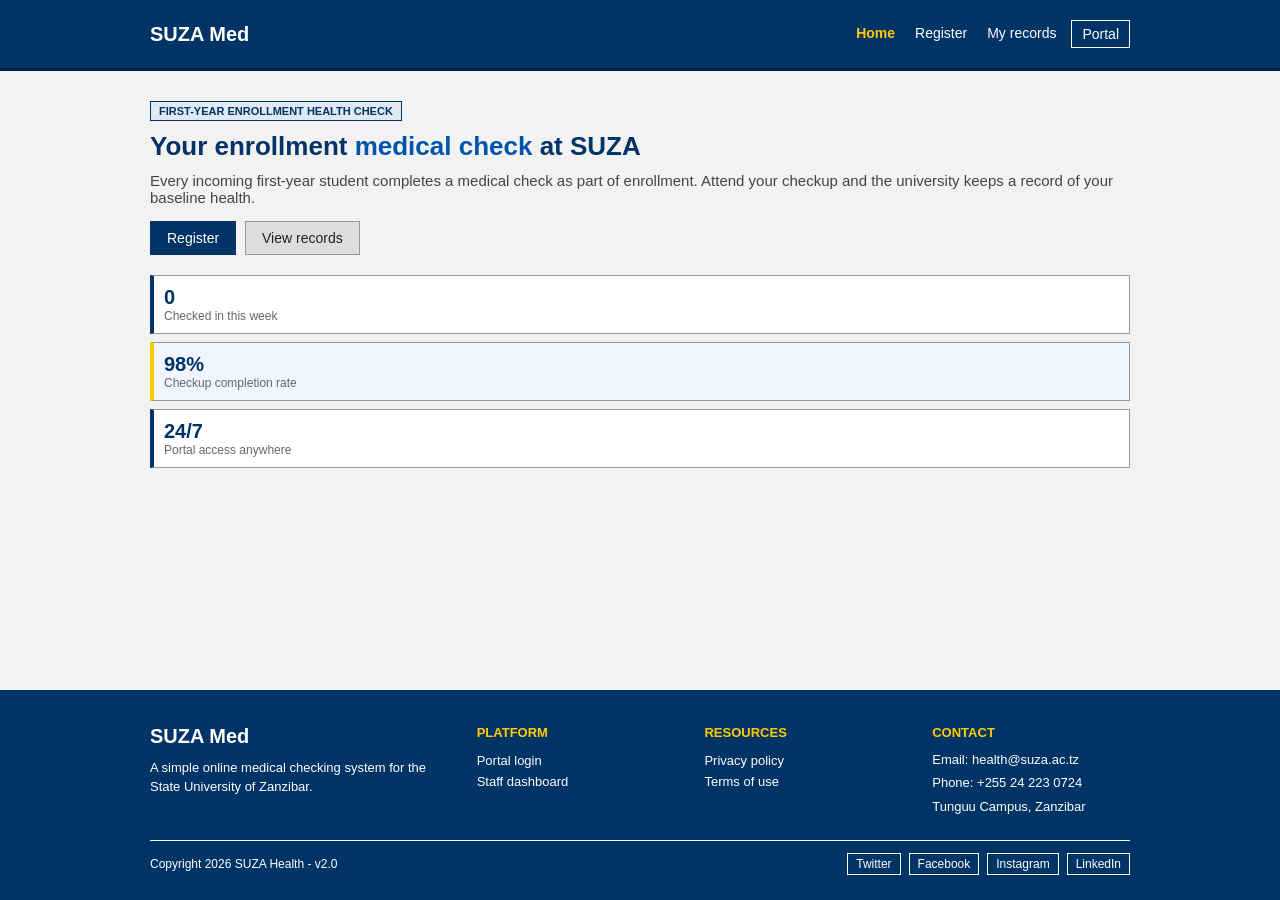
==== index.html @ 60c186a4 "up" ====
<!DOCTYPE html>
<html lang="en">
<head>
  <meta charset="UTF-8" />
  <meta name="viewport" content="width=device-width, initial-scale=1.0" />
  <title>SUZA Medical - Enrollment Health Check</title>
  <meta name="description" content="Enrollment-stage medical check for incoming first-year SUZA students." />
  <link rel="icon" type="image/svg+xml" href="data:image/svg+xml;utf8,<svg xmlns='http://www.w3.org/2000/svg' viewBox='0 0 64 64'><rect width='64' height='64' fill='%23003366'/><path d='M26 12h12v14h14v12h-14v14h-12v-14h-14v-12h14z' fill='white'/></svg>" />
  <link rel="stylesheet" href="style.css" />
</head>
<body>

  <nav class="navbar">
    <div class="container nav-flex">
      <a href="index.html" class="logo">SUZA Med</a>
      <button class="nav-toggle" id="navToggle" aria-label="Toggle menu">Menu</button>
      <div class="nav-links" id="navLinks">
        <a href="index.html" class="active">Home</a>
        <a href="register.html">Register</a>
        <a href="student.html">My records</a>
        <a href="portal.html" class="btn-outline">Portal</a>
      </div>
    </div>
  </nav>

  <main>
    <div class="container">
      <section class="hero">
        <div>
          <span class="hero-eyebrow">First-year enrollment health check</span>
          <h1>Your enrollment <span>medical check</span> at SUZA</h1>
          <p class="lead">Every incoming first-year student completes a medical check as part of enrollment. Attend your checkup and the university keeps a record of your baseline health.</p>
          <div class="hero-actions">
            <a href="register.html" class="btn-primary">Register</a>
            <a href="student.html" class="btn-secondary">View records</a>
          </div>
        </div>

        <div class="hero-visual">
          <div class="stat-tile">
            <div class="icon"></div>
            <div>
              <div class="value" id="weeklyCount">0</div>
              <div class="label">Checked in this week</div>
            </div>
          </div>
          <div class="stat-tile accent">
            <div class="icon"></div>
            <div>
              <div class="value">98%</div>
              <div class="label">Checkup completion rate</div>
            </div>
          </div>
          <div class="stat-tile">
            <div class="icon"></div>
            <div>
              <div class="value">24/7</div>
              <div class="label">Portal access anywhere</div>
            </div>
          </div>
        </div>
      </section>

    </div>
  </main>

  <footer class="footer">
    <div class="container">
      <div class="footer-grid">
        <div class="footer-col">
          <div class="logo">SUZA Med</div>
          <p>A simple online medical checking system for the State University of Zanzibar.</p>
        </div>
        <div class="footer-col">
          <h4>Platform</h4>
          <a href="portal.html">Portal login</a>
          <a href="staff.html">Staff dashboard</a>
        </div>
        <div class="footer-col">
          <h4>Resources</h4>
          <a href="#">Privacy policy</a>
          <a href="#">Terms of use</a>
        </div>
        <div class="footer-col">
          <h4>Contact</h4>
          <p>Email: health@suza.ac.tz</p>
          <p>Phone: +255 24 223 0724</p>
          <p>Tunguu Campus, Zanzibar</p>
        </div>
      </div>
      <div class="footer-bottom">
        <div>Copyright 2026 SUZA Health - v2.0</div>
        <div class="social-links">
          <a href="#">Twitter</a>
          <a href="#">Facebook</a>
          <a href="#">Instagram</a>
          <a href="#">LinkedIn</a>
        </div>
      </div>
    </div>
  </footer>

  <div class="toast" id="toast" role="status" aria-live="polite">
    <span id="toastMsg">Welcome to SUZA Medical.</span>
  </div>

  <script src="script.js"></script>
</body>
</html>
---- style.css ----
/* SUZA Medical stylesheet */

body {
  font-family: Arial, Helvetica, sans-serif;
  background-color: #f2f2f2;
  color: #222;
  margin: 0;
  padding: 0;
  font-size: 14px;
  min-height: 100vh;
  display: flex;
  flex-direction: column;
}

main {
  flex: 1;
}

* {
  box-sizing: border-box;
}

a {
  color: #003366;
  text-decoration: underline;
}

a:hover {
  color: #0055aa;
}

.container {
  width: 95%;
  max-width: 1000px;
  margin: 0 auto;
  padding: 10px;
}

/* Navbar */
.navbar {
  background-color: #003366;
  color: white;
  padding: 10px 0;
  border-bottom: 3px solid #002244;
}

.nav-flex {
  display: flex;
  justify-content: space-between;
  align-items: center;
  flex-wrap: wrap;
}

.logo {
  color: white;
  font-size: 20px;
  font-weight: bold;
  text-decoration: none;
}

.nav-links {
  display: flex;
  flex-wrap: wrap;
}

.nav-links a {
  color: white;
  text-decoration: none;
  padding: 5px 10px;
  font-size: 14px;
}

.nav-links a:hover {
  text-decoration: underline;
  color: #ffcc00;
}

.nav-links a.active {
  font-weight: bold;
  color: #ffcc00;
}

.nav-links a.btn-outline {
  border: 1px solid white;
  margin-left: 5px;
}

.nav-toggle {
  display: none;
  background-color: white;
  color: #003366;
  border: 1px solid white;
  padding: 5px 10px;
  cursor: pointer;
}

/* Buttons */
.btn-primary {
  background-color: #003366;
  color: white;
  border: 1px solid #003366;
  padding: 8px 16px;
  cursor: pointer;
  font-size: 14px;
  text-decoration: none;
  display: inline-block;
}

.btn-primary:hover {
  background-color: #002244;
  color: white;
}

.btn-secondary {
  background-color: #dddddd;
  color: #222;
  border: 1px solid #999;
  padding: 8px 16px;
  cursor: pointer;
  font-size: 14px;
  text-decoration: none;
  display: inline-block;
}

.btn-secondary:hover {
  background-color: #cccccc;
  color: #222;
}

.btn-block {
  width: 100%;
  text-align: center;
}

.btn-sm {
  padding: 5px 10px;
  font-size: 12px;
}

/* Hero */
.hero {
  padding: 20px 0;
}

.hero h1 {
  font-size: 26px;
  color: #003366;
  margin: 10px 0;
}

.hero h1 span {
  color: #0055aa;
}

.hero p.lead {
  font-size: 15px;
  color: #444;
  margin: 10px 0;
}

.hero-eyebrow {
  display: inline-block;
  color: #003366;
  font-size: 11px;
  text-transform: uppercase;
  font-weight: bold;
  background-color: #e0e8f0;
  padding: 3px 8px;
  border: 1px solid #003366;
}

.hero-actions {
  margin-top: 15px;
}

.hero-actions a {
  margin-right: 5px;
}

.hero-visual {
  margin-top: 20px;
}

.stat-tile {
  background-color: white;
  border: 1px solid #999;
  border-left: 4px solid #003366;
  padding: 10px;
  margin-bottom: 8px;
}

.stat-tile.accent {
  background-color: #f0f6ff;
  border-left-color: #ffcc00;
}

.stat-tile .value {
  font-size: 20px;
  font-weight: bold;
  color: #003366;
}

.stat-tile .label {
  font-size: 12px;
  color: #666;
}

.stat-tile .icon {
  display: none;
}

/* Footer */
.footer {
  background-color: #003366;
  color: white;
  padding: 25px 0 15px;
  margin-top: auto;
  font-size: 13px;
}

.footer a {
  color: white;
  text-decoration: none;
}

.footer a:hover {
  text-decoration: underline;
  color: #ffcc00;
}

.footer .logo {
  display: block;
  margin-bottom: 10px;
}

.footer-grid {
  display: flex;
  flex-wrap: wrap;
  gap: 30px;
  margin-bottom: 20px;
}

.footer-col {
  flex: 1;
  min-width: 160px;
}

.footer-col:first-child {
  flex: 1.5;
}

.footer-col h4 {
  color: #ffcc00;
  font-size: 13px;
  text-transform: uppercase;
  margin: 0 0 10px 0;
}

.footer-col a {
  display: block;
  padding: 3px 0;
  font-size: 13px;
}

.footer-col p {
  font-size: 13px;
  margin: 4px 0;
  line-height: 1.5;
}

.footer-bottom {
  border-top: 1px solid #ffffff;
  padding-top: 12px;
  margin-top: 10px;
  display: flex;
  justify-content: space-between;
  align-items: center;
  flex-wrap: wrap;
  gap: 10px;
  font-size: 12px;
}

.social-links {
  display: flex;
  gap: 8px;
}

.social-links a {
  padding: 3px 8px;
  border: 1px solid white;
  font-size: 12px;
}

.social-links a:hover {
  background-color: #ffcc00;
  color: #003366;
  text-decoration: none;
}

/* Forms */
.form-shell {
  background-color: white;
  border: 1px solid #999;
  padding: 20px;
  max-width: 700px;
  margin: 20px auto;
}

.form-shell.narrow {
  max-width: 400px;
}

.form-header {
  margin-bottom: 15px;
  text-align: center;
}

.form-header .icon-lg {
  display: none;
}

.form-header h1 {
  font-size: 20px;
  color: #003366;
}

.form-header p {
  color: #666;
  font-size: 13px;
  margin-top: 5px;
}

.form-section {
  margin-bottom: 15px;
}

.form-section-title {
  font-size: 13px;
  color: #003366;
  font-weight: bold;
  border-bottom: 1px solid #ccc;
  padding-bottom: 5px;
  margin-bottom: 10px;
}

.form-grid {
  display: grid;
  grid-template-columns: 1fr 1fr;
  gap: 10px;
}

.form-grid .full {
  grid-column: 1 / -1;
}

.field {
  margin-bottom: 10px;
}

.field label {
  display: block;
  font-size: 13px;
  font-weight: bold;
  margin-bottom: 3px;
}

.field label .req {
  color: red;
}

.field input,
.field select,
.field textarea {
  width: 100%;
  padding: 6px;
  border: 1px solid #999;
  font-size: 14px;
  font-family: Arial, Helvetica, sans-serif;
  background-color: white;
}

.field input:focus,
.field select:focus,
.field textarea:focus {
  outline: 2px solid #003366;
}

.field textarea {
  min-height: 60px;
  resize: vertical;
}

.field .error {
  color: red;
  font-size: 12px;
  display: none;
  margin-top: 2px;
}

.field.invalid input,
.field.invalid select,
.field.invalid textarea {
  border-color: red;
  background-color: #fff0f0;
}

.field.invalid .error {
  display: block;
}

.checkbox {
  display: flex;
  align-items: center;
  font-size: 13px;
}

.checkbox input {
  margin-right: 5px;
}

.form-actions {
  margin-top: 15px;
  padding-top: 10px;
  border-top: 1px solid #ccc;
  text-align: right;
}

.form-actions button {
  margin-left: 5px;
}

/* Auth */
.auth-wrap {
  display: grid;
  grid-template-columns: 1fr 1fr;
  gap: 20px;
  padding: 20px 0;
  align-items: center;
}

.auth-hero {
  background-color: #003366;
  color: white;
  padding: 20px;
  border: 1px solid #002244;
}

.auth-hero h2 {
  font-size: 20px;
  margin-bottom: 10px;
}

.auth-hero p {
  margin-bottom: 10px;
}

.auth-hero ul {
  padding-left: 20px;
  list-style: disc;
}

.auth-hero ul li {
  margin: 5px 0;
}

.auth-tabs {
  display: flex;
  margin-bottom: 10px;
  border: 1px solid #999;
}

.auth-tab {
  flex: 1;
  padding: 8px;
  border: none;
  background-color: #dddddd;
  cursor: pointer;
  font-size: 13px;
  border-right: 1px solid #999;
}

.auth-tab:last-child {
  border-right: none;
}

.auth-tab.active {
  background-color: white;
  font-weight: bold;
  color: #003366;
}

/* Dashboard */
.dash {
  display: grid;
  grid-template-columns: 200px 1fr;
  gap: 15px;
  padding: 15px 0;
  align-items: start;
}

.dash-side {
  background-color: white;
  border: 1px solid #999;
  padding: 10px;
}

.dash-side .user {
  border-bottom: 1px solid #ccc;
  padding-bottom: 10px;
  margin-bottom: 10px;
  display: flex;
  align-items: center;
  gap: 8px;
}

.dash-side .user > div:last-child {
  min-width: 0;
  flex: 1;
  overflow: hidden;
}

.dash-side .avatar {
  width: 32px;
  height: 32px;
  background-color: #003366;
  color: white;
  text-align: center;
  line-height: 32px;
  font-size: 12px;
  font-weight: bold;
  flex-shrink: 0;
}

.dash-side .user-name {
  font-weight: bold;
  font-size: 13px;
  word-break: break-word;
  overflow-wrap: anywhere;
}

.dash-side .user-role {
  font-size: 11px;
  color: #666;
}

.dash-side nav a {
  display: block;
  padding: 6px 8px;
  color: #222;
  text-decoration: none;
  font-size: 13px;
  border-bottom: 1px dotted #ccc;
}

.dash-side nav a:hover {
  background-color: #eef;
}

.dash-side nav a.active {
  background-color: #003366;
  color: white;
  font-weight: bold;
}

.dash-main {
  min-width: 0;
}

.dash-head {
  margin-bottom: 15px;
  display: flex;
  justify-content: space-between;
  flex-wrap: wrap;
  gap: 10px;
}

.dash-head h1 {
  font-size: 20px;
  color: #003366;
  margin: 0;
}

.dash-head .sub {
  color: #666;
  font-size: 13px;
}

.stat-grid {
  display: grid;
  grid-template-columns: repeat(auto-fit, minmax(150px, 1fr));
  gap: 10px;
  margin-bottom: 20px;
}

.stat-card {
  background-color: white;
  border: 1px solid #999;
  padding: 10px;
}

.stat-card .top {
  display: none;
}

.stat-card .value {
  font-size: 22px;
  font-weight: bold;
  color: #003366;
}

.stat-card .label {
  font-size: 12px;
  color: #666;
  margin-top: 5px;
}

/* Tables */
.table-wrap {
  background-color: white;
  border: 1px solid #999;
  margin-bottom: 20px;
}

.table-head {
  padding: 10px;
  border-bottom: 1px solid #ccc;
  display: flex;
  justify-content: space-between;
  align-items: center;
  background-color: #eee;
  flex-wrap: wrap;
  gap: 10px;
}

.table-head h3 {
  font-size: 15px;
  margin: 0;
}

.table-scroll {
  overflow-x: auto;
}

table {
  width: 100%;
  border-collapse: collapse;
}

th, td {
  padding: 6px 10px;
  text-align: left;
  border-bottom: 1px solid #ccc;
  font-size: 13px;
}

thead th {
  background-color: #dddddd;
  color: #003366;
}

tbody tr:hover {
  background-color: #f5f5f5;
}

.badge {
  display: inline-block;
  padding: 2px 8px;
  font-size: 11px;
  border: 1px solid #999;
  background-color: #eee;
}

.badge.ok {
  background-color: #d4edda;
  border-color: #285b2a;
}

.badge.pending {
  background-color: #fff3cd;
  border-color: #665700;
}

.badge.new {
  background-color: #cce5ff;
  border-color: #003366;
}

.btn-icon-danger {
  background-color: white;
  border: 1px solid red;
  color: red;
  padding: 3px 8px;
  cursor: pointer;
  font-size: 12px;
}

.btn-icon-danger:hover {
  background-color: #ffe0e0;
}

/* Toast */
.toast {
  position: fixed;
  top: 10px;
  right: 10px;
  background-color: #003366;
  color: white;
  padding: 10px 15px;
  display: none;
  font-size: 13px;
  border: 1px solid #002244;
  max-width: 300px;
}

.toast.show {
  display: block;
}

.toast.success {
  background-color: #006600;
  border-color: #004400;
}

.toast.error {
  background-color: #990000;
  border-color: #660000;
}

.toast i {
  display: none;
}

/* Modal */
.modal-backdrop {
  position: fixed;
  top: 0;
  left: 0;
  width: 100%;
  height: 100%;
  background-color: rgba(0, 0, 0, 0.5);
  display: none;
  z-index: 100;
}

.modal-backdrop.show {
  display: flex;
  align-items: center;
  justify-content: center;
}

.modal {
  background-color: white;
  padding: 20px;
  max-width: 400px;
  width: 90%;
  text-align: center;
  border: 1px solid #999;
}

.modal .check {
  display: none;
}

.modal h3 {
  font-size: 18px;
  color: #003366;
  margin-bottom: 10px;
}

.modal p {
  color: #666;
  margin-bottom: 15px;
  font-size: 14px;
}

.modal .actions {
  display: flex;
  gap: 10px;
  justify-content: center;
  flex-wrap: wrap;
}

/* Report cards */
.report-list {
  padding: 0;
}

.report-card {
  border-top: 1px solid #ccc;
  padding: 10px 15px;
}

.report-card:first-child {
  border-top: none;
}

.report-card .rc-head {
  display: flex;
  justify-content: space-between;
  align-items: flex-start;
  gap: 10px;
  flex-wrap: wrap;
  margin-bottom: 8px;
}

.report-card .rc-title {
  font-weight: bold;
  font-size: 14px;
  color: #003366;
}

.report-card .rc-meta {
  font-size: 12px;
  color: #666;
  margin-top: 3px;
}

.report-card .rc-body {
  display: grid;
  grid-template-columns: 1fr 1fr;
  gap: 8px;
}

.report-card .rc-field .k {
  font-size: 11px;
  color: #666;
  text-transform: uppercase;
  font-weight: bold;
}

.report-card .rc-field .v {
  font-size: 13px;
  white-space: pre-wrap;
}

.report-card .rc-field.full {
  grid-column: 1 / -1;
}

/* Responsive */
@media (max-width: 720px) {
  .nav-links {
    display: none;
    width: 100%;
    flex-direction: column;
    background-color: #003366;
    padding: 10px 0;
  }
  .nav-links.open {
    display: flex;
  }
  .nav-toggle {
    display: inline-block;
  }
  .auth-wrap,
  .dash,
  .form-grid,
  .report-card .rc-body {
    grid-template-columns: 1fr;
  }
  .auth-hero {
    order: 2;
  }
  .footer-grid {
    flex-direction: column;
  }
}
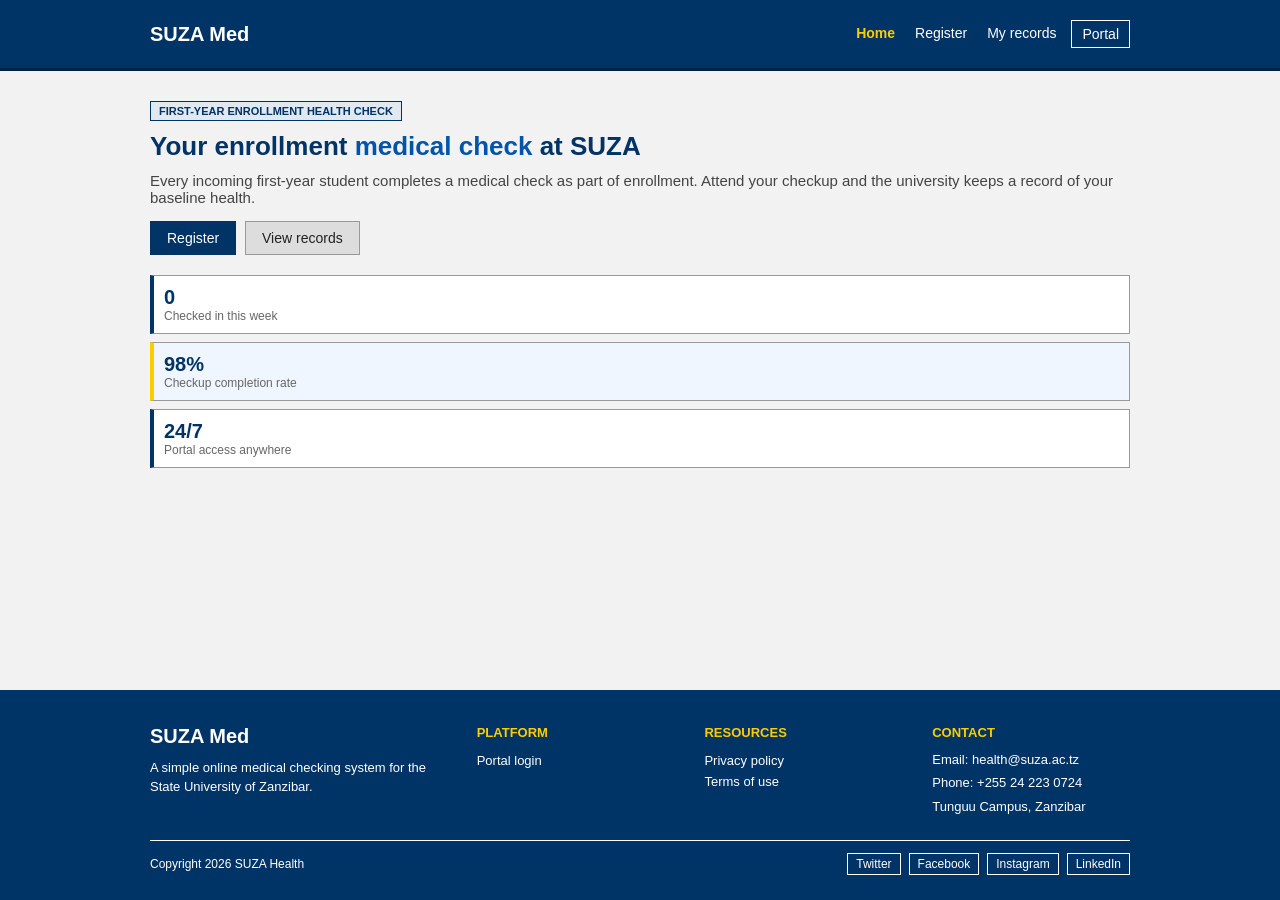
==== commit 943834de: "up" ====
--- a/index.html
+++ b/index.html
@@ -74,7 +74,6 @@
         <div class="footer-col">
           <h4>Platform</h4>
           <a href="portal.html">Portal login</a>
-          <a href="staff.html">Staff dashboard</a>
         </div>
         <div class="footer-col">
           <h4>Resources</h4>
@@ -89,7 +88,7 @@
         </div>
       </div>
       <div class="footer-bottom">
-        <div>Copyright 2026 SUZA Health - v2.0</div>
+        <div>Copyright 2026 SUZA Health </div>
         <div class="social-links">
           <a href="#">Twitter</a>
           <a href="#">Facebook</a>
--- a/style.css
+++ b/style.css
@@ -1,5 +1,3 @@
-/* SUZA Medical stylesheet */
-
 body {
   font-family: Arial, Helvetica, sans-serif;
   background-color: #f2f2f2;
@@ -36,7 +34,6 @@
   padding: 10px;
 }
 
-/* Navbar */
 .navbar {
   background-color: #003366;
   color: white;
@@ -94,7 +91,6 @@
   cursor: pointer;
 }
 
-/* Buttons */
 .btn-primary {
   background-color: #003366;
   color: white;
@@ -137,7 +133,6 @@
   font-size: 12px;
 }
 
-/* Hero */
 .hero {
   padding: 20px 0;
 }
@@ -209,7 +204,6 @@
   display: none;
 }
 
-/* Footer */
 .footer {
   background-color: #003366;
   color: white;
@@ -297,7 +291,6 @@
   text-decoration: none;
 }
 
-/* Forms */
 .form-shell {
   background-color: white;
   border: 1px solid #999;
@@ -429,7 +422,6 @@
   margin-left: 5px;
 }
 
-/* Auth */
 .auth-wrap {
   display: grid;
   grid-template-columns: 1fr 1fr;
@@ -489,7 +481,6 @@
   color: #003366;
 }
 
-/* Dashboard */
 .dash {
   display: grid;
   grid-template-columns: 200px 1fr;
@@ -614,7 +605,6 @@
   margin-top: 5px;
 }
 
-/* Tables */
 .table-wrap {
   background-color: white;
   border: 1px solid #999;
@@ -698,7 +688,6 @@
   background-color: #ffe0e0;
 }
 
-/* Toast */
 .toast {
   position: fixed;
   top: 10px;
@@ -730,7 +719,6 @@
   display: none;
 }
 
-/* Modal */
 .modal-backdrop {
   position: fixed;
   top: 0;
@@ -780,7 +768,6 @@
   flex-wrap: wrap;
 }
 
-/* Report cards */
 .report-list {
   padding: 0;
 }
@@ -837,7 +824,6 @@
   grid-column: 1 / -1;
 }
 
-/* Responsive */
 @media (max-width: 720px) {
   .nav-links {
     display: none;
